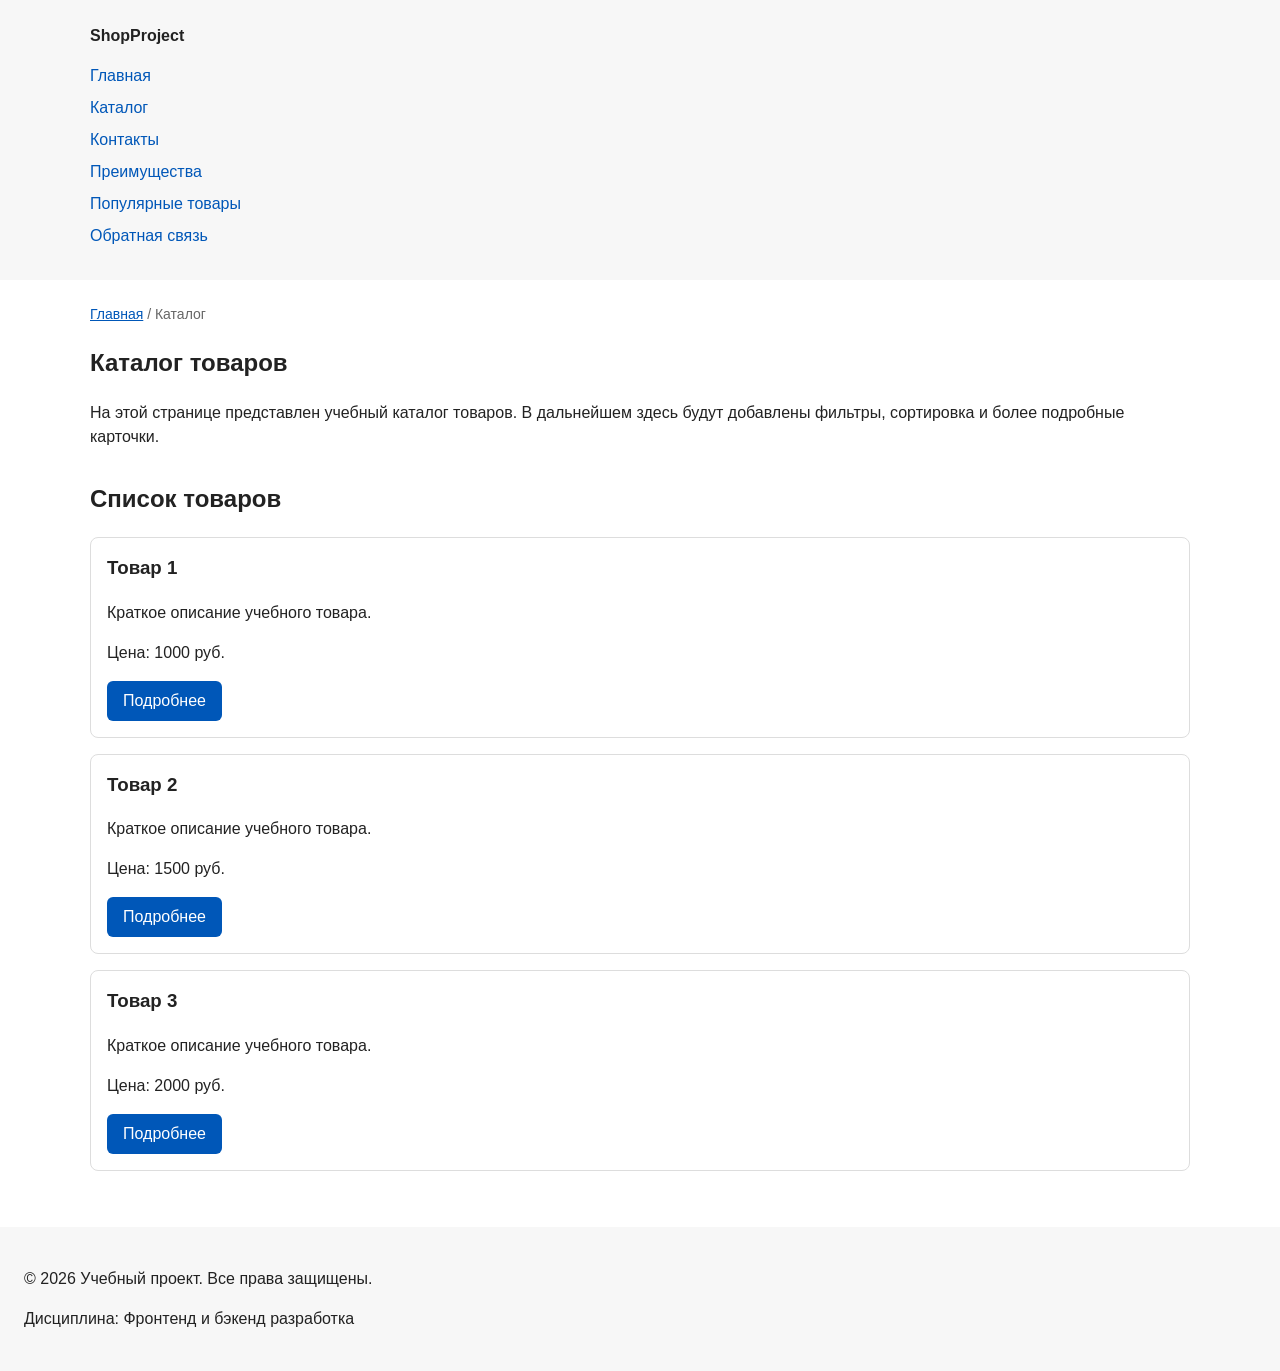
==== catalog.html @ 70f4452c "feat: add multi-page structure navigation and anchors" ====
<!doctype html>
<html lang="ru">
  <head>
    <meta charset="UTF-8" />
    <meta name="viewport" content="width=device-width, initial-scale=1.0" />
    <meta
      name="description"
      content="Каталог товаров учебного интернет-магазина."
    />
    <title>Каталог товаров — Учебный интернет-магазин</title>
    <link rel="stylesheet" href="css/style.css" />
    <meta property="og:type" content="website" />
    <meta property="og:title" content="Учебный интернет-магазин" />
    <meta
      property="og:description"
      content="Учебный frontend-проект интернет-магазина."
    />
    <meta
      property="og:image"
      content="https://username.github.io/kr1-html-css-shop/images/preview.jpg"
    />
  </head>
  <body>
    <header>
      <div class="site-header">
        <a class="site-logo" href="index.html">ShopProject</a>

        <nav class="site-nav" aria-label="Основная навигация">
          <ul class="site-nav__list">
            <li><a href="index.html">Главная</a></li>
            <li><a href="catalog.html">Каталог</a></li>
            <li><a href="contacts.html">Контакты</a></li>
            <li><a href="index.html#advantages">Преимущества</a></li>
            <li><a href="index.html#popular">Популярные товары</a></li>
            <li><a href="index.html#contacts">Обратная связь</a></li>
          </ul>
        </nav>
      </div>
    </header>

    <main>
      <nav class="breadcrumbs" aria-label="Хлебные крошки">
        <a href="index.html">Главная</a>
        <span>Каталог</span>
      </nav>

      <section class="section">
        <h1>Каталог товаров</h1>
        <p>
          На этой странице представлен учебный каталог товаров. В дальнейшем
          здесь будут добавлены фильтры, сортировка и более подробные карточки.
        </p>
      </section>

      <section class="section">
        <h2>Список товаров</h2>

        <article class="product-card">
          <h3>Товар 1</h3>
          <p>Краткое описание учебного товара.</p>
          <p>Цена: 1000 руб.</p>
          <a class="button" href="index.html#popular">Подробнее</a>
        </article>

        <article class="product-card">
          <h3>Товар 2</h3>
          <p>Краткое описание учебного товара.</p>
          <p>Цена: 1500 руб.</p>
          <a class="button" href="index.html#popular">Подробнее</a>
        </article>

        <article class="product-card">
          <h3>Товар 3</h3>
          <p>Краткое описание учебного товара.</p>
          <p>Цена: 2000 руб.</p>
          <a class="button" href="index.html#popular">Подробнее</a>
        </article>
      </section>
    </main>

    <footer>
      <p>&copy; 2026 Учебный проект. Все права защищены.</p>
      <p>Дисциплина: Фронтенд и бэкенд разработка</p>
    </footer>
  </body>
</html>
---- css/style.css ----
/* ===============================
   1. Переменные проекта
   =============================== */
:root {
  /* Основные цвета проекта */
  --color-bg: #ffffff;
  --color-text: #222222;
  --color-muted: #666666;
  --color-primary: #0057b8;
  --color-primary-dark: #003f86;
  --color-border: #dddddd;
  --color-surface: #f7f7f7;
  --color-surface-accent: #eef5ff;
  --color-danger: #b00020;
  --color-success: #168a2f;
  --color-success-bg: #eefaf0;
  --color-white: #ffffff;

  /* Отступы */
  --space-xs: 4px;
  --space-sm: 8px;
  --space-md: 16px;
  --space-lg: 24px;
  --space-xl: 32px;

  /* Скругления */
  --radius-sm: 6px;
  --radius-md: 8px;
  --radius-lg: 12px;

  /* Размеры */
  --container-width: 1100px;
}

/* ===============================
   2. Базовые стили
   =============================== */

/*
Универсальное правило для всех элементов.
border-box делает расчёт размеров более понятным:
width включает content, padding и border.
*/
* {
  box-sizing: border-box;
}

/*
Убираем стандартный внешний отступ браузера у body.
Без этого вокруг страницы может появиться белая рамка.
*/
body {
  margin: 0;
  font-family: Arial, sans-serif;
  line-height: 1.5;
  color: var(--color-text);
  background-color: var(--color-bg);
}

/*
Задаём внутренние отступы для основных областей страницы.
Это делает содержимое визуально отделённым от краёв окна браузера.
*/
header,
main,
footer {
  padding: var(--space-lg);
}

/*
Оформляем шапку страницы.
*/
header {
  background-color: var(--color-surface);
}

/*
Оформляем подвал страницы тем же фоном,
чтобы визуально отделить его от основного содержимого.
*/
footer {
  background-color: var(--color-surface);
}

html {
  scroll-behavior: smooth;
}
/* ===============================
   3. Общие элементы интерфейса
   =============================== */

/*
Базовый цвет ссылок и их состояния.
*/
a {
  color: var(--color-primary);
}

a:hover {
  color: var(--color-primary-dark);
}

a:focus-visible {
  outline: 2px solid var(--color-primary);
  outline-offset: 3px;
}

/*
Ограничиваем ширину содержимого шапки,
чтобы оно не растягивалось слишком сильно на широких экранах.
*/
.site-header {
  max-width: var(--container-width);
  margin: 0 auto;
}

/*
Оформляем текстовый логотип.
*/
.site-logo {
  font-weight: bold;
  text-decoration: none;
  color: var(--color-text);
}

/*
Убираем стандартные отступы и маркеры списка навигации.
*/
.site-nav__list {
  padding: 0;
  margin: var(--space-md) 0 0;
  list-style: none;
}

/*
Добавляем расстояние между пунктами меню.
*/
.site-nav__list li {
  margin-bottom: var(--space-sm);
}

/*
Оформляем ссылки меню.
*/
.site-nav__list a {
  color: var(--color-primary);
  text-decoration: none;
}

/*
При наведении мыши подчёркиваем ссылку.
*/
.site-nav__list a:hover {
  text-decoration: underline;
}

/*
Кнопка, оформленная как ссылка или как <button>.
*/
.button {
  display: inline-block;
  padding: var(--space-sm) var(--space-md);
  color: var(--color-white);
  background-color: var(--color-primary);
  text-decoration: none;
  border: none;
  border-radius: var(--radius-sm);
  cursor: pointer;
}

.button:hover {
  background-color: var(--color-primary-dark);
}

.button:focus-visible {
  outline: 2px solid var(--color-primary);
  outline-offset: 3px;
}

.button:disabled {
  opacity: 0.6;
  cursor: not-allowed;
}

/*
Кнопки без класса .button (например, кнопки модального окна).
*/
button {
  font: inherit;
  cursor: pointer;
}

button:focus-visible {
  outline: 2px solid var(--color-primary);
  outline-offset: 3px;
}

button:disabled {
  opacity: 0.6;
  cursor: not-allowed;
}

:target {
  outline: 2px dashed var(--color-primary);
  outline-offset: 4px;
}
/* ===============================
   4. Компоненты страницы
   =============================== */

/*
Hero-блок — первый крупный блок страницы.
Он визуально отделяется от остальных разделов фоном и отступами.
*/
.hero {
  max-width: var(--container-width);
  margin: 0 auto var(--space-xl);
  padding: var(--space-xl) var(--space-lg);
  background-color: var(--color-surface-accent);
  border-radius: var(--radius-lg);
}

/*
Общий класс для разделов страницы.
*/
.section {
  max-width: var(--container-width);
  margin: 0 auto var(--space-xl);
}

/*
Убираем лишний верхний отступ у заголовков разделов.
*/
.section h2 {
  margin-top: 0;
}

/*
Карточка товара — самостоятельный блок.
На следующих занятиях карточки будут доработаны и выстроены в сетку.
*/
.product-card {
  margin-bottom: var(--space-md);
  padding: var(--space-md);
  border: 1px solid var(--color-border);
  border-radius: var(--radius-md);
  background-color: var(--color-bg);
}

/*
:hover визуально показывает, что карточка является интерактивным блоком.
*/
.product-card:hover {
  border-color: var(--color-primary);
}

/*
Убираем лишний верхний отступ у заголовка карточки.
*/
.product-card h3 {
  margin-top: 0;
}

/*
Дополнительный информационный блок.
*/
.aside-info {
  max-width: var(--container-width);
  margin: 0 auto var(--space-xl);
  padding: var(--space-md);
  border-left: 4px solid var(--color-primary);
  background-color: var(--color-surface);
}

/*
Сообщение об успешной отправке.
*/
.success-message {
  max-width: var(--container-width);
  margin: var(--space-lg) auto;
  padding: var(--space-md);
  border-left: 4px solid var(--color-success);
  background-color: var(--color-success-bg);
}

.breadcrumbs {
  max-width: var(--container-width);
  margin: 0 auto var(--space-md);
  font-size: 14px;
  color: var(--color-muted);
}

.breadcrumbs a {
  color: var(--color-primary);
}

.breadcrumbs span::before {
  content: " / ";
  color: var(--color-muted);
}

/* ===============================
   5. Форма и модальное окно
   =============================== */

/*
  Модальное окно.
  Элемент dialog сам умеет открываться поверх страницы.
*/
.order-dialog {
  width: min(100% - 32px, 560px);
  padding: var(--space-lg);
  border: none;
  border-radius: var(--radius-lg);
}

/*
  Затемнение фона за модальным окном.
*/
.order-dialog::backdrop {
  background-color: rgba(0, 0, 0, 0.5);
}

/*
  Поле формы.
  Каждый блок получает нижний отступ.
*/
.form-field {
  margin-bottom: var(--space-md);
}

/*
  Подпись поля.
*/
.form-field label {
  display: block;
  margin-bottom: var(--space-xs);
}

/*
  Основные поля формы.
*/
.form-field input,
.form-field select,
.form-field textarea {
  width: 100%;
  padding: 10px 12px;
  border: 1px solid var(--color-border);
  border-radius: var(--radius-sm);
  font: inherit;
}

/*
  Реакция полей формы на наведение курсора.
*/
.form-field input:hover,
.form-field select:hover,
.form-field textarea:hover {
  border-color: var(--color-primary);
}

/*
  Checkbox не должен занимать всю ширину.
*/
.form-field input[type="checkbox"] {
  width: auto;
}

/*
  Подсказка под полем телефона.
*/
.form-field small {
  display: block;
  margin-top: var(--space-xs);
  color: var(--color-muted);
}

/*
  Видимый фокус для клавиатурной навигации.
*/
.form-field input:focus-visible,
.form-field select:focus-visible,
.form-field textarea:focus-visible,
.form-actions button:focus-visible {
  outline: 2px solid var(--color-primary);
  outline-offset: 3px;
}

/*
  Подсветка ошибочных полей.
  Атрибут aria-invalid добавляется JavaScript-кодом.
*/
[aria-invalid="true"] {
  border-color: var(--color-danger);
}

/*
  Кнопки формы.
*/
.form-actions {
  display: flex;
  gap: var(--space-md);
  margin-top: var(--space-lg);
}
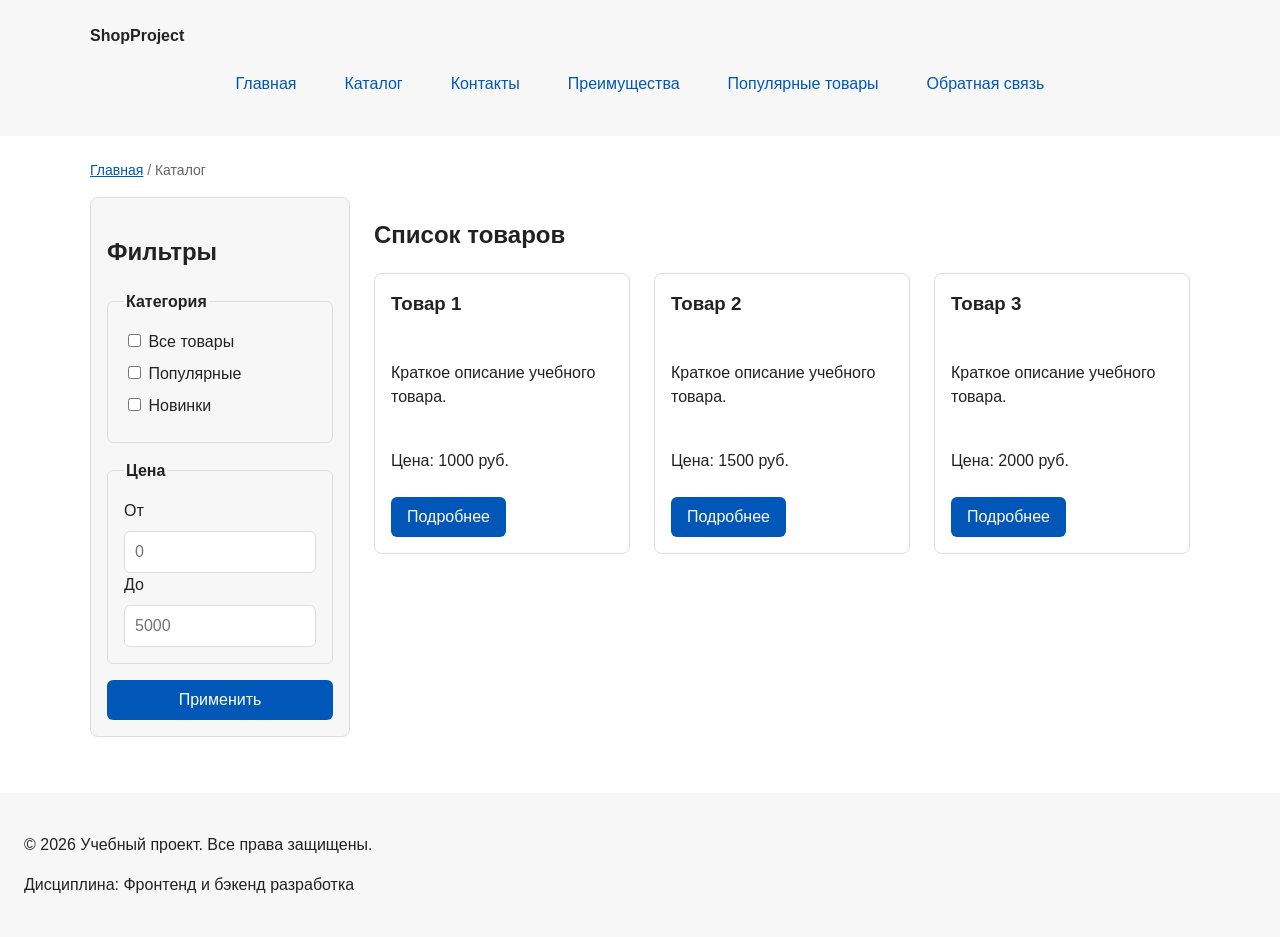
==== commit 7d7017e4: "feat: add flex navigation and grid catalog layout" ====
--- a/catalog.html
+++ b/catalog.html
@@ -44,37 +44,82 @@
         <span>Каталог</span>
       </nav>
 
-      <section class="section">
-        <h1>Каталог товаров</h1>
-        <p>
-          На этой странице представлен учебный каталог товаров. В дальнейшем
-          здесь будут добавлены фильтры, сортировка и более подробные карточки.
-        </p>
-      </section>
+      <section class="catalog-layout">
+        <aside class="catalog-filters">
+          <h2>Фильтры</h2>
 
-      <section class="section">
-        <h2>Список товаров</h2>
+          <form class="filters-form" action="#" method="get">
+            <fieldset>
+              <legend>Категория</legend>
 
-        <article class="product-card">
-          <h3>Товар 1</h3>
-          <p>Краткое описание учебного товара.</p>
-          <p>Цена: 1000 руб.</p>
-          <a class="button" href="index.html#popular">Подробнее</a>
-        </article>
+              <label>
+                <input type="checkbox" name="category" value="all" />
+                Все товары
+              </label>
 
-        <article class="product-card">
-          <h3>Товар 2</h3>
-          <p>Краткое описание учебного товара.</p>
-          <p>Цена: 1500 руб.</p>
-          <a class="button" href="index.html#popular">Подробнее</a>
-        </article>
+              <label>
+                <input type="checkbox" name="category" value="popular" />
+                Популярные
+              </label>
 
-        <article class="product-card">
-          <h3>Товар 3</h3>
-          <p>Краткое описание учебного товара.</p>
-          <p>Цена: 2000 руб.</p>
-          <a class="button" href="index.html#popular">Подробнее</a>
-        </article>
+              <label>
+                <input type="checkbox" name="category" value="new" />
+                Новинки
+              </label>
+            </fieldset>
+
+            <fieldset>
+              <legend>Цена</legend>
+
+              <label for="price-from">От</label>
+              <input
+                id="price-from"
+                name="price-from"
+                type="number"
+                min="0"
+                placeholder="0"
+              />
+
+              <label for="price-to">До</label>
+              <input
+                id="price-to"
+                name="price-to"
+                type="number"
+                min="0"
+                placeholder="5000"
+              />
+            </fieldset>
+
+            <button class="button" type="submit">Применить</button>
+          </form>
+        </aside>
+
+        <section class="catalog-products">
+          <h2>Список товаров</h2>
+
+          <div class="products-grid">
+            <article class="product-card">
+              <h3>Товар 1</h3>
+              <p>Краткое описание учебного товара.</p>
+              <p>Цена: 1000 руб.</p>
+              <a class="button" href="index.html#popular">Подробнее</a>
+            </article>
+
+            <article class="product-card">
+              <h3>Товар 2</h3>
+              <p>Краткое описание учебного товара.</p>
+              <p>Цена: 1500 руб.</p>
+              <a class="button" href="index.html#popular">Подробнее</a>
+            </article>
+
+            <article class="product-card">
+              <h3>Товар 3</h3>
+              <p>Краткое описание учебного товара.</p>
+              <p>Цена: 2000 руб.</p>
+              <a class="button" href="index.html#popular">Подробнее</a>
+            </article>
+          </div>
+        </section>
       </section>
     </main>
 
--- a/css/style.css
+++ b/css/style.css
@@ -127,6 +127,11 @@
 Убираем стандартные отступы и маркеры списка навигации.
 */
 .site-nav__list {
+  display: flex;
+  flex-wrap: wrap;
+  justify-content: center;
+  align-items: center;
+  gap: var(--space-md);
   padding: 0;
   margin: var(--space-md) 0 0;
   list-style: none;
@@ -143,15 +148,19 @@
 Оформляем ссылки меню.
 */
 .site-nav__list a {
+  display: inline-block;
+  padding: var(--space-sm) var(--space-md);
   color: var(--color-primary);
   text-decoration: none;
+  border-radius: var(--radius-sm);
 }
 
 /*
 При наведении мыши подчёркиваем ссылку.
 */
 .site-nav__list a:hover {
-  text-decoration: underline;
+  color: var(--color-white);
+  background-color: var(--color-primary);
 }
 
 /*
@@ -240,13 +249,21 @@
 На следующих занятиях карточки будут доработаны и выстроены в сетку.
 */
 .product-card {
-  margin-bottom: var(--space-md);
+  display: flex;
+  flex-direction: column;
+  gap: var(--space-sm);
+  margin-bottom: 0;
   padding: var(--space-md);
   border: 1px solid var(--color-border);
   border-radius: var(--radius-md);
   background-color: var(--color-bg);
 }
 
+.product-card .button {
+  margin-top: auto;
+  align-self: flex-start;
+}
+
 /*
 :hover визуально показывает, что карточка является интерактивным блоком.
 */
@@ -297,6 +314,33 @@
 .breadcrumbs span::before {
   content: " / ";
   color: var(--color-muted);
+}
+
+.products-grid {
+  display: grid;
+  grid-template-columns: repeat(3, 1fr);
+  gap: var(--space-lg);
+}
+
+.catalog-layout {
+  max-width: var(--container-width);
+  margin: 0 auto var(--space-xl);
+  display: grid;
+  grid-template-columns: 260px 1fr;
+  grid-template-areas: "filters products";
+  gap: var(--space-lg);
+}
+
+.catalog-filters {
+  grid-area: filters;
+  padding: var(--space-md);
+  border: 1px solid var(--color-border);
+  border-radius: var(--radius-md);
+  background-color: var(--color-surface);
+}
+
+.catalog-products {
+  grid-area: products;
 }
 
 /* ===============================
@@ -402,3 +446,32 @@
   gap: var(--space-md);
   margin-top: var(--space-lg);
 }
+
+.filters-form {
+  display: grid;
+  gap: var(--space-md);
+}
+
+.filters-form fieldset {
+  margin: 0;
+  padding: var(--space-md);
+  border: 1px solid var(--color-border);
+  border-radius: var(--radius-sm);
+}
+
+.filters-form legend {
+  font-weight: 700;
+}
+
+.filters-form label {
+  display: block;
+  margin-bottom: var(--space-sm);
+}
+
+.filters-form input[type="number"] {
+  width: 100%;
+  padding: 8px 10px;
+  border: 1px solid var(--color-border);
+  border-radius: var(--radius-sm);
+  font: inherit;
+}
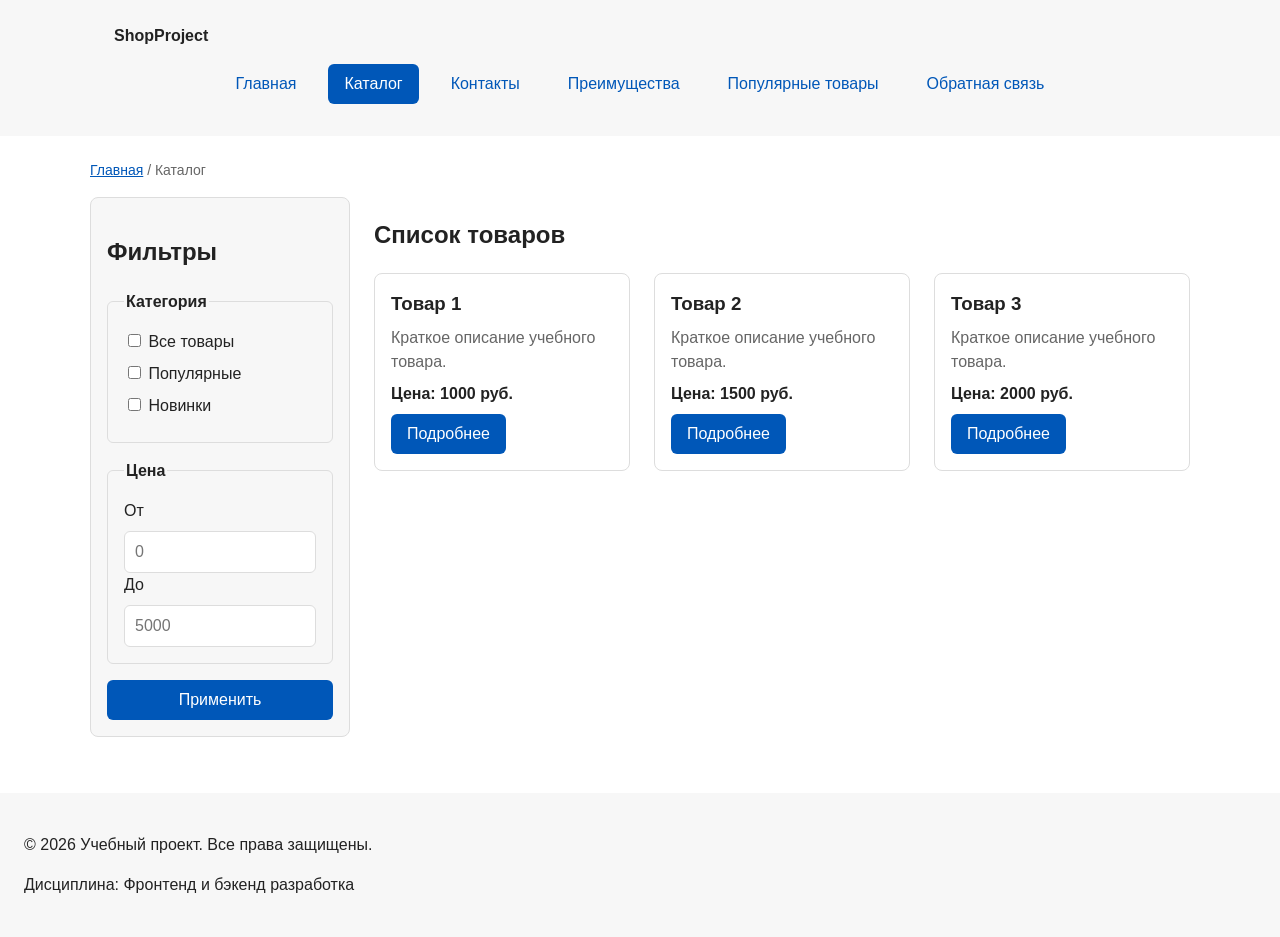
==== commit cd955d35: "refactor: apply BEM naming to CSS classes" ====
--- a/catalog.html
+++ b/catalog.html
@@ -21,18 +21,30 @@
     />
   </head>
   <body>
-    <header>
-      <div class="site-header">
-        <a class="site-logo" href="index.html">ShopProject</a>
+    <header class="site-header">
+      <div class="site-header__inner">
+        <a class="site-header__logo" href="index.html">ShopProject</a>
 
         <nav class="site-nav" aria-label="Основная навигация">
           <ul class="site-nav__list">
-            <li><a href="index.html">Главная</a></li>
-            <li><a href="catalog.html">Каталог</a></li>
-            <li><a href="contacts.html">Контакты</a></li>
-            <li><a href="index.html#advantages">Преимущества</a></li>
-            <li><a href="index.html#popular">Популярные товары</a></li>
-            <li><a href="index.html#contacts">Обратная связь</a></li>
+            <li class="site-nav__item">
+              <a class="site-nav__link" href="index.html">Главная</a>
+            </li>
+            <li class="site-nav__item">
+              <a class="site-nav__link site-nav__link--active" href="catalog.html">Каталог</a>
+            </li>
+            <li class="site-nav__item">
+              <a class="site-nav__link" href="contacts.html">Контакты</a>
+            </li>
+            <li class="site-nav__item">
+              <a class="site-nav__link" href="index.html#advantages">Преимущества</a>
+            </li>
+            <li class="site-nav__item">
+              <a class="site-nav__link" href="index.html#popular">Популярные товары</a>
+            </li>
+            <li class="site-nav__item">
+              <a class="site-nav__link" href="index.html#contacts">Обратная связь</a>
+            </li>
           </ul>
         </nav>
       </div>
@@ -40,39 +52,40 @@
 
     <main>
       <nav class="breadcrumbs" aria-label="Хлебные крошки">
-        <a href="index.html">Главная</a>
-        <span>Каталог</span>
+        <a class="breadcrumbs__link" href="index.html">Главная</a>
+        <span class="breadcrumbs__current">Каталог</span>
       </nav>
 
       <section class="catalog-layout">
         <aside class="catalog-filters">
           <h2>Фильтры</h2>
 
-          <form class="filters-form" action="#" method="get">
-            <fieldset>
-              <legend>Категория</legend>
+          <form class="catalog-filters__form" action="#" method="get">
+            <fieldset class="catalog-filters__group">
+              <legend class="catalog-filters__legend">Категория</legend>
 
-              <label>
+              <label class="catalog-filters__label">
                 <input type="checkbox" name="category" value="all" />
                 Все товары
               </label>
 
-              <label>
+              <label class="catalog-filters__label">
                 <input type="checkbox" name="category" value="popular" />
                 Популярные
               </label>
 
-              <label>
+              <label class="catalog-filters__label">
                 <input type="checkbox" name="category" value="new" />
                 Новинки
               </label>
             </fieldset>
 
-            <fieldset>
-              <legend>Цена</legend>
+            <fieldset class="catalog-filters__group">
+              <legend class="catalog-filters__legend">Цена</legend>
 
-              <label for="price-from">От</label>
+              <label class="catalog-filters__label" for="price-from">От</label>
               <input
+                class="catalog-filters__input"
                 id="price-from"
                 name="price-from"
                 type="number"
@@ -80,8 +93,9 @@
                 placeholder="0"
               />
 
-              <label for="price-to">До</label>
+              <label class="catalog-filters__label" for="price-to">До</label>
               <input
+                class="catalog-filters__input"
                 id="price-to"
                 name="price-to"
                 type="number"
@@ -90,7 +104,7 @@
               />
             </fieldset>
 
-            <button class="button" type="submit">Применить</button>
+            <button class="button button--primary" type="submit">Применить</button>
           </form>
         </aside>
 
@@ -99,31 +113,31 @@
 
           <div class="products-grid">
             <article class="product-card">
-              <h3>Товар 1</h3>
-              <p>Краткое описание учебного товара.</p>
-              <p>Цена: 1000 руб.</p>
-              <a class="button" href="index.html#popular">Подробнее</a>
+              <h3 class="product-card__title">Товар 1</h3>
+              <p class="product-card__description">Краткое описание учебного товара.</p>
+              <p class="product-card__price">Цена: 1000 руб.</p>
+              <a class="button button--primary product-card__button" href="index.html#popular">Подробнее</a>
             </article>
 
             <article class="product-card">
-              <h3>Товар 2</h3>
-              <p>Краткое описание учебного товара.</p>
-              <p>Цена: 1500 руб.</p>
-              <a class="button" href="index.html#popular">Подробнее</a>
+              <h3 class="product-card__title">Товар 2</h3>
+              <p class="product-card__description">Краткое описание учебного товара.</p>
+              <p class="product-card__price">Цена: 1500 руб.</p>
+              <a class="button button--primary product-card__button" href="index.html#popular">Подробнее</a>
             </article>
 
             <article class="product-card">
-              <h3>Товар 3</h3>
-              <p>Краткое описание учебного товара.</p>
-              <p>Цена: 2000 руб.</p>
-              <a class="button" href="index.html#popular">Подробнее</a>
+              <h3 class="product-card__title">Товар 3</h3>
+              <p class="product-card__description">Краткое описание учебного товара.</p>
+              <p class="product-card__price">Цена: 2000 руб.</p>
+              <a class="button button--primary product-card__button" href="index.html#popular">Подробнее</a>
             </article>
           </div>
         </section>
       </section>
     </main>
 
-    <footer>
+    <footer class="site-footer">
       <p>&copy; 2026 Учебный проект. Все права защищены.</p>
       <p>Дисциплина: Фронтенд и бэкенд разработка</p>
     </footer>
--- a/css/style.css
+++ b/css/style.css
@@ -58,28 +58,10 @@
 }
 
 /*
-Задаём внутренние отступы для основных областей страницы.
-Это делает содержимое визуально отделённым от краёв окна браузера.
-*/
-header,
-main,
-footer {
+Задаём внутренний отступ для основного содержимого страницы.
+*/
+main {
   padding: var(--space-lg);
-}
-
-/*
-Оформляем шапку страницы.
-*/
-header {
-  background-color: var(--color-surface);
-}
-
-/*
-Оформляем подвал страницы тем же фоном,
-чтобы визуально отделить его от основного содержимого.
-*/
-footer {
-  background-color: var(--color-surface);
 }
 
 html {
@@ -105,27 +87,36 @@
   outline-offset: 3px;
 }
 
-/*
-Ограничиваем ширину содержимого шапки,
-чтобы оно не растягивалось слишком сильно на широких экранах.
-*/
+button {
+  font: inherit;
+  cursor: pointer;
+}
+
+:target {
+  outline: 2px dashed var(--color-primary);
+  outline-offset: 4px;
+}
+
+/* ===============================
+   4. Шапка сайта и навигация (site-header, site-nav)
+   =============================== */
+
 .site-header {
+  background-color: var(--color-surface);
+}
+
+.site-header__inner {
   max-width: var(--container-width);
   margin: 0 auto;
-}
-
-/*
-Оформляем текстовый логотип.
-*/
-.site-logo {
-  font-weight: bold;
+  padding: var(--space-lg);
+}
+
+.site-header__logo {
+  font-weight: 700;
+  color: var(--color-text);
   text-decoration: none;
-  color: var(--color-text);
-}
-
-/*
-Убираем стандартные отступы и маркеры списка навигации.
-*/
+}
+
 .site-nav__list {
   display: flex;
   flex-wrap: wrap;
@@ -137,17 +128,11 @@
   list-style: none;
 }
 
-/*
-Добавляем расстояние между пунктами меню.
-*/
-.site-nav__list li {
+.site-nav__item {
   margin-bottom: var(--space-sm);
 }
 
-/*
-Оформляем ссылки меню.
-*/
-.site-nav__list a {
+.site-nav__link {
   display: inline-block;
   padding: var(--space-sm) var(--space-md);
   color: var(--color-primary);
@@ -155,30 +140,62 @@
   border-radius: var(--radius-sm);
 }
 
-/*
-При наведении мыши подчёркиваем ссылку.
-*/
-.site-nav__list a:hover {
+.site-nav__link:hover {
   color: var(--color-white);
   background-color: var(--color-primary);
 }
 
-/*
-Кнопка, оформленная как ссылка или как <button>.
-*/
+.site-nav__link:focus-visible {
+  outline: 2px solid var(--color-primary);
+  outline-offset: 3px;
+}
+
+.site-nav__link--active {
+  color: var(--color-white);
+  background-color: var(--color-primary);
+}
+
+/* ===============================
+   5. Подвал сайта (site-footer)
+   =============================== */
+
+.site-footer {
+  padding: var(--space-lg);
+  background-color: var(--color-surface);
+}
+
+/* ===============================
+   6. Кнопка (button)
+   =============================== */
+
 .button {
   display: inline-block;
   padding: var(--space-sm) var(--space-md);
+  border: none;
+  border-radius: var(--radius-sm);
+  font: inherit;
+  text-decoration: none;
+  cursor: pointer;
+}
+
+.button--primary {
   color: var(--color-white);
   background-color: var(--color-primary);
-  text-decoration: none;
-  border: none;
-  border-radius: var(--radius-sm);
-  cursor: pointer;
-}
-
-.button:hover {
+}
+
+.button--primary:hover {
   background-color: var(--color-primary-dark);
+}
+
+.button--secondary {
+  color: var(--color-primary);
+  background-color: transparent;
+  border: 1px solid var(--color-primary);
+}
+
+.button--secondary:hover {
+  color: var(--color-white);
+  background-color: var(--color-primary);
 }
 
 .button:focus-visible {
@@ -186,35 +203,14 @@
   outline-offset: 3px;
 }
 
-.button:disabled {
+.button:disabled,
+.button--disabled {
   opacity: 0.6;
   cursor: not-allowed;
 }
 
-/*
-Кнопки без класса .button (например, кнопки модального окна).
-*/
-button {
-  font: inherit;
-  cursor: pointer;
-}
-
-button:focus-visible {
-  outline: 2px solid var(--color-primary);
-  outline-offset: 3px;
-}
-
-button:disabled {
-  opacity: 0.6;
-  cursor: not-allowed;
-}
-
-:target {
-  outline: 2px dashed var(--color-primary);
-  outline-offset: 4px;
-}
-/* ===============================
-   4. Компоненты страницы
+/* ===============================
+   7. Компоненты страницы
    =============================== */
 
 /*
@@ -245,82 +241,94 @@
 }
 
 /*
-Карточка товара — самостоятельный блок.
-На следующих занятиях карточки будут доработаны и выстроены в сетку.
-*/
+Дополнительный информационный блок.
+*/
+.aside-info {
+  max-width: var(--container-width);
+  margin: 0 auto var(--space-xl);
+  padding: var(--space-md);
+  border-left: 4px solid var(--color-primary);
+  background-color: var(--color-surface);
+}
+
+/*
+Сообщение об успешной отправке.
+*/
+.success-message {
+  max-width: var(--container-width);
+  margin: var(--space-lg) auto;
+  padding: var(--space-md);
+  border-left: 4px solid var(--color-success);
+  background-color: var(--color-success-bg);
+}
+
+/* ===============================
+   8. Хлебные крошки (breadcrumbs)
+   =============================== */
+
+.breadcrumbs {
+  max-width: var(--container-width);
+  margin: 0 auto var(--space-md);
+  font-size: 14px;
+  color: var(--color-muted);
+}
+
+.breadcrumbs__link {
+  color: var(--color-primary);
+}
+
+.breadcrumbs__current::before {
+  content: " / ";
+  color: var(--color-muted);
+}
+
+/* ===============================
+   9. Карточка товара и сетка товаров (product-card, products-grid)
+   =============================== */
+
+.products-grid {
+  display: grid;
+  grid-template-columns: repeat(3, 1fr);
+  gap: var(--space-lg);
+}
+
 .product-card {
   display: flex;
   flex-direction: column;
   gap: var(--space-sm);
-  margin-bottom: 0;
   padding: var(--space-md);
   border: 1px solid var(--color-border);
   border-radius: var(--radius-md);
   background-color: var(--color-bg);
 }
 
-.product-card .button {
+.product-card:hover {
+  border-color: var(--color-primary);
+}
+
+.product-card__title {
+  margin: 0;
+  color: var(--color-text);
+}
+
+.product-card__description {
+  margin: 0;
+  color: var(--color-muted);
+}
+
+.product-card__price {
+  margin: 0;
+  font-weight: 700;
+}
+
+.product-card__button {
   margin-top: auto;
   align-self: flex-start;
 }
 
-/*
-:hover визуально показывает, что карточка является интерактивным блоком.
-*/
-.product-card:hover {
-  border-color: var(--color-primary);
-}
-
-/*
-Убираем лишний верхний отступ у заголовка карточки.
-*/
-.product-card h3 {
-  margin-top: 0;
-}
-
-/*
-Дополнительный информационный блок.
-*/
-.aside-info {
-  max-width: var(--container-width);
-  margin: 0 auto var(--space-xl);
-  padding: var(--space-md);
-  border-left: 4px solid var(--color-primary);
-  background-color: var(--color-surface);
-}
-
-/*
-Сообщение об успешной отправке.
-*/
-.success-message {
-  max-width: var(--container-width);
-  margin: var(--space-lg) auto;
-  padding: var(--space-md);
-  border-left: 4px solid var(--color-success);
-  background-color: var(--color-success-bg);
-}
-
-.breadcrumbs {
-  max-width: var(--container-width);
-  margin: 0 auto var(--space-md);
-  font-size: 14px;
-  color: var(--color-muted);
-}
-
-.breadcrumbs a {
-  color: var(--color-primary);
-}
-
-.breadcrumbs span::before {
-  content: " / ";
-  color: var(--color-muted);
-}
-
-.products-grid {
-  display: grid;
-  grid-template-columns: repeat(3, 1fr);
-  gap: var(--space-lg);
-}
+/* ===============================
+   10. Каталог (catalog-layout, catalog-filters, catalog-products)
+   =============================== */
 
 .catalog-layout {
   max-width: var(--container-width);
@@ -339,18 +347,105 @@
   background-color: var(--color-surface);
 }
 
+.catalog-filters__form {
+  display: grid;
+  gap: var(--space-md);
+}
+
+.catalog-filters__group {
+  margin: 0;
+  padding: var(--space-md);
+  border: 1px solid var(--color-border);
+  border-radius: var(--radius-sm);
+}
+
+.catalog-filters__legend {
+  font-weight: 700;
+}
+
+.catalog-filters__label {
+  display: block;
+  margin-bottom: var(--space-sm);
+}
+
+.catalog-filters__input {
+  width: 100%;
+  padding: 8px 10px;
+  border: 1px solid var(--color-border);
+  border-radius: var(--radius-sm);
+  font: inherit;
+}
+
 .catalog-products {
   grid-area: products;
 }
 
 /* ===============================
-   5. Форма и модальное окно
-   =============================== */
-
-/*
-  Модальное окно.
-  Элемент dialog сам умеет открываться поверх страницы.
-*/
+   11. Форма заявки (order-form)
+   =============================== */
+
+.order-form__field {
+  margin-bottom: var(--space-md);
+}
+
+.order-form__label {
+  display: block;
+  margin-bottom: var(--space-xs);
+}
+
+.order-form__input,
+.order-form__select,
+.order-form__textarea {
+  width: 100%;
+  padding: 10px 12px;
+  border: 1px solid var(--color-border);
+  border-radius: var(--radius-sm);
+  font: inherit;
+}
+
+.order-form__input:hover,
+.order-form__select:hover,
+.order-form__textarea:hover {
+  border-color: var(--color-primary);
+}
+
+.order-form__input:focus-visible,
+.order-form__select:focus-visible,
+.order-form__textarea:focus-visible {
+  outline: 2px solid var(--color-primary);
+  outline-offset: 3px;
+}
+
+.order-form__checkbox {
+  width: auto;
+}
+
+.order-form__hint {
+  display: block;
+  margin-top: var(--space-xs);
+  color: var(--color-muted);
+}
+
+/*
+  Подсветка ошибочных полей.
+  Атрибут aria-invalid добавляется JavaScript-кодом.
+*/
+.order-form__input[aria-invalid="true"],
+.order-form__select[aria-invalid="true"],
+.order-form__textarea[aria-invalid="true"] {
+  border-color: var(--color-danger);
+}
+
+.order-form__actions {
+  display: flex;
+  gap: var(--space-md);
+  margin-top: var(--space-lg);
+}
+
+/* ===============================
+   12. Модальное окно заявки (order-dialog)
+   =============================== */
+
 .order-dialog {
   width: min(100% - 32px, 560px);
   padding: var(--space-lg);
@@ -358,120 +453,10 @@
   border-radius: var(--radius-lg);
 }
 
-/*
-  Затемнение фона за модальным окном.
-*/
 .order-dialog::backdrop {
   background-color: rgba(0, 0, 0, 0.5);
 }
 
-/*
-  Поле формы.
-  Каждый блок получает нижний отступ.
-*/
-.form-field {
-  margin-bottom: var(--space-md);
-}
-
-/*
-  Подпись поля.
-*/
-.form-field label {
-  display: block;
-  margin-bottom: var(--space-xs);
-}
-
-/*
-  Основные поля формы.
-*/
-.form-field input,
-.form-field select,
-.form-field textarea {
-  width: 100%;
-  padding: 10px 12px;
-  border: 1px solid var(--color-border);
-  border-radius: var(--radius-sm);
-  font: inherit;
-}
-
-/*
-  Реакция полей формы на наведение курсора.
-*/
-.form-field input:hover,
-.form-field select:hover,
-.form-field textarea:hover {
-  border-color: var(--color-primary);
-}
-
-/*
-  Checkbox не должен занимать всю ширину.
-*/
-.form-field input[type="checkbox"] {
-  width: auto;
-}
-
-/*
-  Подсказка под полем телефона.
-*/
-.form-field small {
-  display: block;
-  margin-top: var(--space-xs);
-  color: var(--color-muted);
-}
-
-/*
-  Видимый фокус для клавиатурной навигации.
-*/
-.form-field input:focus-visible,
-.form-field select:focus-visible,
-.form-field textarea:focus-visible,
-.form-actions button:focus-visible {
-  outline: 2px solid var(--color-primary);
-  outline-offset: 3px;
-}
-
-/*
-  Подсветка ошибочных полей.
-  Атрибут aria-invalid добавляется JavaScript-кодом.
-*/
-[aria-invalid="true"] {
-  border-color: var(--color-danger);
-}
-
-/*
-  Кнопки формы.
-*/
-.form-actions {
-  display: flex;
-  gap: var(--space-md);
-  margin-top: var(--space-lg);
-}
-
-.filters-form {
-  display: grid;
-  gap: var(--space-md);
-}
-
-.filters-form fieldset {
-  margin: 0;
-  padding: var(--space-md);
-  border: 1px solid var(--color-border);
-  border-radius: var(--radius-sm);
-}
-
-.filters-form legend {
-  font-weight: 700;
-}
-
-.filters-form label {
-  display: block;
-  margin-bottom: var(--space-sm);
-}
-
-.filters-form input[type="number"] {
-  width: 100%;
-  padding: 8px 10px;
-  border: 1px solid var(--color-border);
-  border-radius: var(--radius-sm);
-  font: inherit;
-}
+.order-dialog__title {
+  margin-top: 0;
+}
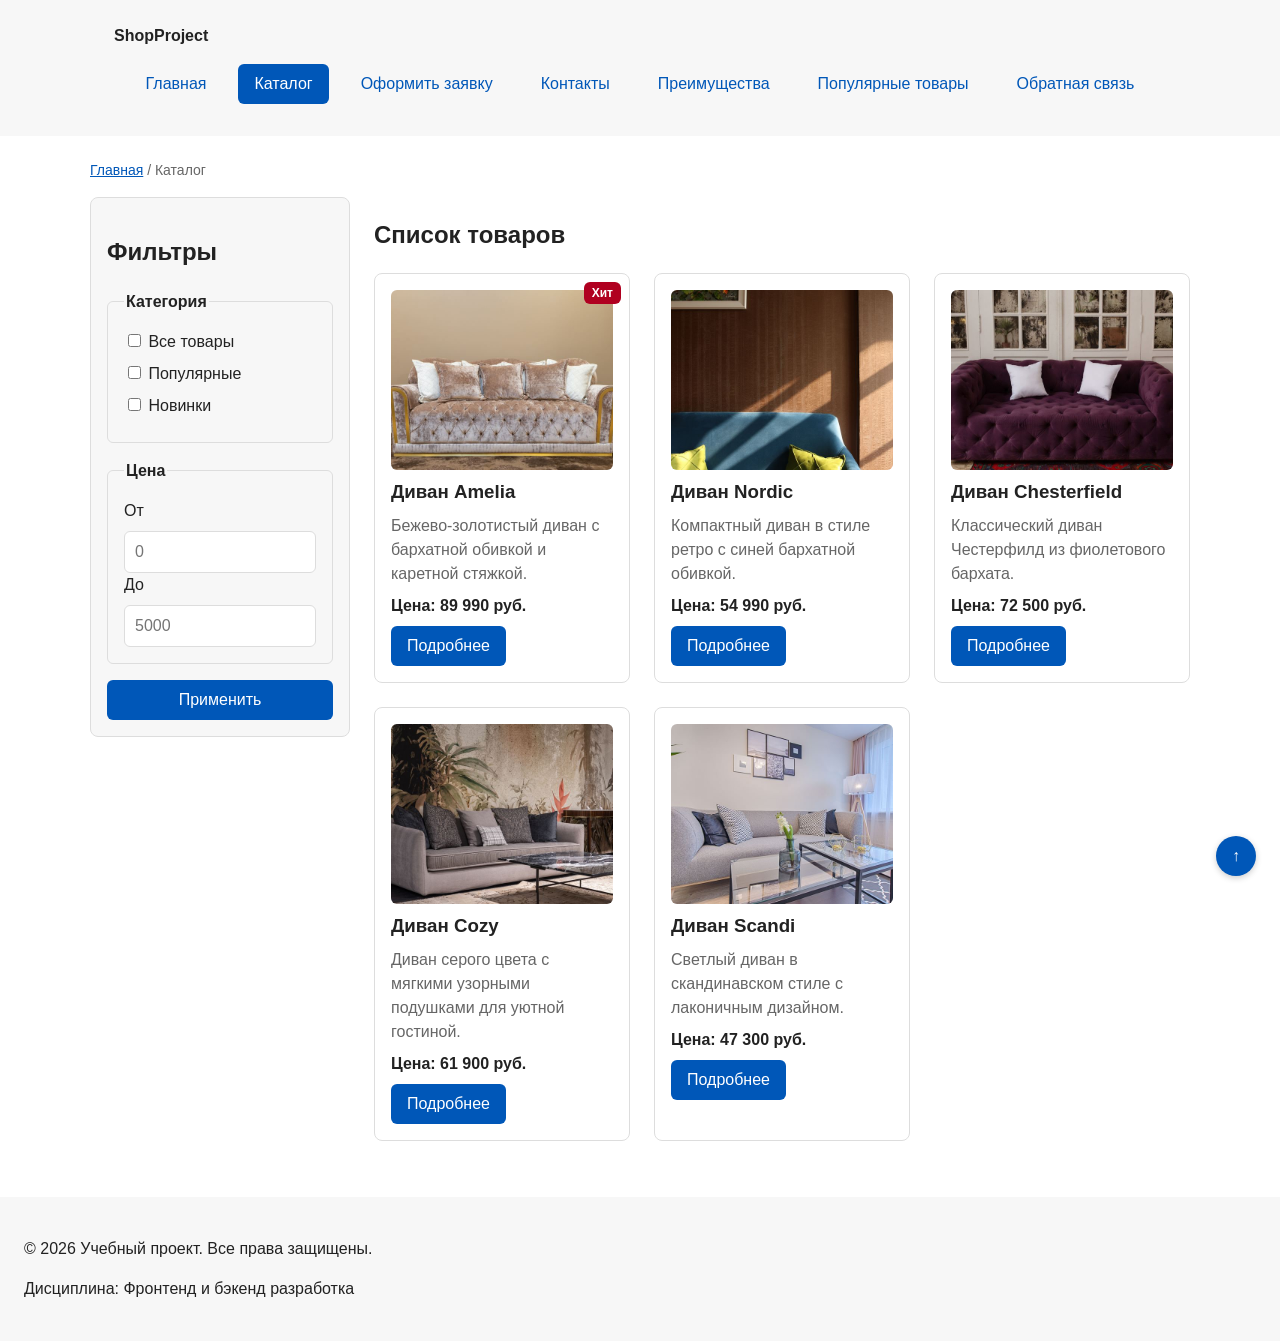
==== commit 67103b26: "added images for card and map" ====
--- a/catalog.html
+++ b/catalog.html
@@ -21,7 +21,7 @@
     />
   </head>
   <body>
-    <header class="site-header">
+    <header class="site-header" id="top">
       <div class="site-header__inner">
         <a class="site-header__logo" href="index.html">ShopProject</a>
 
@@ -32,6 +32,9 @@
             </li>
             <li class="site-nav__item">
               <a class="site-nav__link site-nav__link--active" href="catalog.html">Каталог</a>
+            </li>
+            <li class="site-nav__item">
+              <a class="site-nav__link" href="order.html">Оформить заявку</a>
             </li>
             <li class="site-nav__item">
               <a class="site-nav__link" href="contacts.html">Контакты</a>
@@ -113,24 +116,44 @@
 
           <div class="products-grid">
             <article class="product-card">
-              <h3 class="product-card__title">Товар 1</h3>
-              <p class="product-card__description">Краткое описание учебного товара.</p>
-              <p class="product-card__price">Цена: 1000 руб.</p>
-              <a class="button button--primary product-card__button" href="index.html#popular">Подробнее</a>
+              <span class="badge badge--hit">Хит</span>
+              <img class="product-card__image" src="images/sofa-1.jpg" alt="Диван Amelia" width="640" height="480" />
+              <h3 class="product-card__title">Диван Amelia</h3>
+              <p class="product-card__description">Бежево-золотистый диван с бархатной обивкой и каретной стяжкой.</p>
+              <p class="product-card__price">Цена: 89 990 руб.</p>
+              <a class="button button--primary product-card__button" href="product.html">Подробнее</a>
             </article>
 
             <article class="product-card">
-              <h3 class="product-card__title">Товар 2</h3>
-              <p class="product-card__description">Краткое описание учебного товара.</p>
-              <p class="product-card__price">Цена: 1500 руб.</p>
-              <a class="button button--primary product-card__button" href="index.html#popular">Подробнее</a>
+              <img class="product-card__image" src="images/sofa-2.jpg" alt="Диван Nordic" width="640" height="480" />
+              <h3 class="product-card__title">Диван Nordic</h3>
+              <p class="product-card__description">Компактный диван в стиле ретро с синей бархатной обивкой.</p>
+              <p class="product-card__price">Цена: 54 990 руб.</p>
+              <a class="button button--primary product-card__button" href="product.html">Подробнее</a>
             </article>
 
             <article class="product-card">
-              <h3 class="product-card__title">Товар 3</h3>
-              <p class="product-card__description">Краткое описание учебного товара.</p>
-              <p class="product-card__price">Цена: 2000 руб.</p>
-              <a class="button button--primary product-card__button" href="index.html#popular">Подробнее</a>
+              <img class="product-card__image" src="images/sofa-3.jpg" alt="Диван Chesterfield" width="640" height="480" />
+              <h3 class="product-card__title">Диван Chesterfield</h3>
+              <p class="product-card__description">Классический диван Честерфилд из фиолетового бархата.</p>
+              <p class="product-card__price">Цена: 72 500 руб.</p>
+              <a class="button button--primary product-card__button" href="product.html">Подробнее</a>
+            </article>
+
+            <article class="product-card">
+              <img class="product-card__image" src="images/sofa-4.jpg" alt="Диван Cozy" width="640" height="480" />
+              <h3 class="product-card__title">Диван Cozy</h3>
+              <p class="product-card__description">Диван серого цвета с мягкими узорными подушками для уютной гостиной.</p>
+              <p class="product-card__price">Цена: 61 900 руб.</p>
+              <a class="button button--primary product-card__button" href="product.html">Подробнее</a>
+            </article>
+
+            <article class="product-card">
+              <img class="product-card__image" src="images/sofa-5.jpg" alt="Диван Scandi" width="640" height="480" />
+              <h3 class="product-card__title">Диван Scandi</h3>
+              <p class="product-card__description">Светлый диван в скандинавском стиле с лаконичным дизайном.</p>
+              <p class="product-card__price">Цена: 47 300 руб.</p>
+              <a class="button button--primary product-card__button" href="product.html">Подробнее</a>
             </article>
           </div>
         </section>
@@ -141,5 +164,7 @@
       <p>&copy; 2026 Учебный проект. Все права защищены.</p>
       <p>Дисциплина: Фронтенд и бэкенд разработка</p>
     </footer>
+
+    <a class="back-to-top" href="#top" aria-label="Наверх">&uarr;</a>
   </body>
 </html>
--- a/css/style.css
+++ b/css/style.css
@@ -48,8 +48,16 @@
 /*
 Убираем стандартный внешний отступ браузера у body.
 Без этого вокруг страницы может появиться белая рамка.
+
+body растянут на всю высоту окна (min-height: 100vh) и выстроен как
+flex-колонка: header и footer занимают столько места, сколько нужно
+их содержимому, а main получает flex: 1 0 auto и «дожимает» footer
+до низа окна, даже если контента на странице мало.
 */
 body {
+  display: flex;
+  flex-direction: column;
+  min-height: 100vh;
   margin: 0;
   font-family: Arial, sans-serif;
   line-height: 1.5;
@@ -59,8 +67,11 @@
 
 /*
 Задаём внутренний отступ для основного содержимого страницы.
+flex: 1 0 auto растягивает main на всё свободное место в body,
+поэтому footer всегда остаётся у нижнего края окна браузера.
 */
 main {
+  flex: 1 0 auto;
   padding: var(--space-lg);
 }
 
@@ -93,8 +104,11 @@
 }
 
 :target {
-  outline: 2px dashed var(--color-primary);
-  outline-offset: 4px;
+  border-radius: var(--radius-md);
+  box-shadow:
+    0 0 0 3px var(--color-surface-accent),
+    0 0 0 5px var(--color-primary);
+  transition: box-shadow 0.3s ease;
 }
 
 /* ===============================
@@ -293,6 +307,7 @@
 }
 
 .product-card {
+  position: relative;
   display: flex;
   flex-direction: column;
   gap: var(--space-sm);
@@ -300,10 +315,24 @@
   border: 1px solid var(--color-border);
   border-radius: var(--radius-md);
   background-color: var(--color-bg);
+  transition:
+    box-shadow 0.2s ease,
+    border-color 0.2s ease,
+    transform 0.2s ease;
 }
 
 .product-card:hover {
   border-color: var(--color-primary);
+  box-shadow: 0 10px 24px rgba(0, 0, 0, 0.12);
+  transform: translateY(-2px);
+}
+
+.product-card__image {
+  display: block;
+  width: 100%;
+  height: 180px;
+  object-fit: cover;
+  border-radius: var(--radius-sm);
 }
 
 .product-card__title {
@@ -321,9 +350,67 @@
   font-weight: 700;
 }
 
-.product-card__button {
+.product-card__actions {
+  display: flex;
+  flex-wrap: wrap;
+  gap: var(--space-sm);
   margin-top: auto;
+}
+
+.product-card__button,
+.product-card__link {
   align-self: flex-start;
+}
+
+/*
+  Бейдж товара.
+  Позиционируется абсолютно относительно карточки (position: relative на .product-card).
+*/
+.badge {
+  position: absolute;
+  top: var(--space-sm);
+  right: var(--space-sm);
+  z-index: 1;
+  padding: 2px var(--space-sm);
+  border-radius: var(--radius-sm);
+  font-size: 12px;
+  font-weight: 700;
+  color: var(--color-white);
+  background-color: var(--color-primary);
+}
+
+.badge--hit {
+  background-color: var(--color-danger);
+}
+
+/*
+  Кнопка «Наверх».
+  Зафиксирована относительно окна браузера.
+*/
+.back-to-top {
+  position: fixed;
+  right: var(--space-lg);
+  bottom: var(--space-lg);
+  z-index: 10;
+  display: inline-flex;
+  align-items: center;
+  justify-content: center;
+  width: 40px;
+  height: 40px;
+  border-radius: 50%;
+  color: var(--color-white);
+  background-color: var(--color-primary);
+  text-decoration: none;
+  box-shadow: 0 2px 6px rgba(0, 0, 0, 0.2);
+}
+
+.back-to-top:hover {
+  background-color: var(--color-primary-dark);
+}
+
+.back-to-top:focus-visible {
+  outline: 2px solid var(--color-primary-dark);
+  outline-offset: 3px;
 }
 
 /* ===============================
@@ -341,6 +428,9 @@
 
 .catalog-filters {
   grid-area: filters;
+  align-self: start;
+  position: sticky;
+  top: var(--space-lg);
   padding: var(--space-md);
   border: 1px solid var(--color-border);
   border-radius: var(--radius-md);
@@ -460,3 +550,103 @@
 .order-dialog__title {
   margin-top: 0;
 }
+
+/* ===============================
+   13. Страница товара (product-detail)
+   =============================== */
+
+.product-detail {
+  display: flex;
+  flex-wrap: wrap;
+  gap: var(--space-lg);
+  margin-bottom: var(--space-xl);
+}
+
+.product-detail__image {
+  width: 100%;
+  max-width: 420px;
+  height: auto;
+  border-radius: var(--radius-md);
+  object-fit: cover;
+}
+
+.product-detail__info {
+  display: flex;
+  flex-direction: column;
+  gap: var(--space-sm);
+  flex: 1 1 260px;
+}
+
+.product-detail__title {
+  margin: 0;
+}
+
+.product-detail__description {
+  margin: 0;
+  color: var(--color-muted);
+}
+
+.product-detail__price {
+  margin: 0;
+  font-size: 20px;
+  font-weight: 700;
+}
+
+.product-detail__button {
+  align-self: flex-start;
+}
+
+.product-specs {
+  width: 100%;
+  max-width: var(--container-width);
+  margin-bottom: var(--space-xl);
+  border-collapse: collapse;
+}
+
+.product-specs caption {
+  margin-bottom: var(--space-sm);
+  font-weight: 700;
+  text-align: left;
+}
+
+.product-specs th,
+.product-specs td {
+  padding: var(--space-sm) var(--space-md);
+  border: 1px solid var(--color-border);
+  text-align: left;
+}
+
+.product-specs thead th {
+  background-color: var(--color-surface);
+}
+
+/* ===============================
+   14. Контакты и карта (contacts-info, map)
+   =============================== */
+
+/*
+  Текст и карта выстраиваются в одну строку через inline-block —
+  без float, grid и flex. Оба блока — inline-block с одинаковым
+  vertical-align, поэтому идут по горизонтали друг за другом
+  в том порядке, в котором написаны в HTML.
+*/
+.contacts-info {
+  display: inline-block;
+  vertical-align: top;
+  max-width: calc(100% - 500px - var(--space-lg));
+}
+
+.contacts-info__feedback {
+  margin-top: var(--space-lg);
+}
+
+.map__frame {
+  display: inline-block;
+  vertical-align: top;
+  width: 500px;
+  max-width: 100%;
+  height: 400px;
+  margin-left: var(--space-lg);
+  border: 1px solid var(--color-border);
+  border-radius: var(--radius-md);
+}
